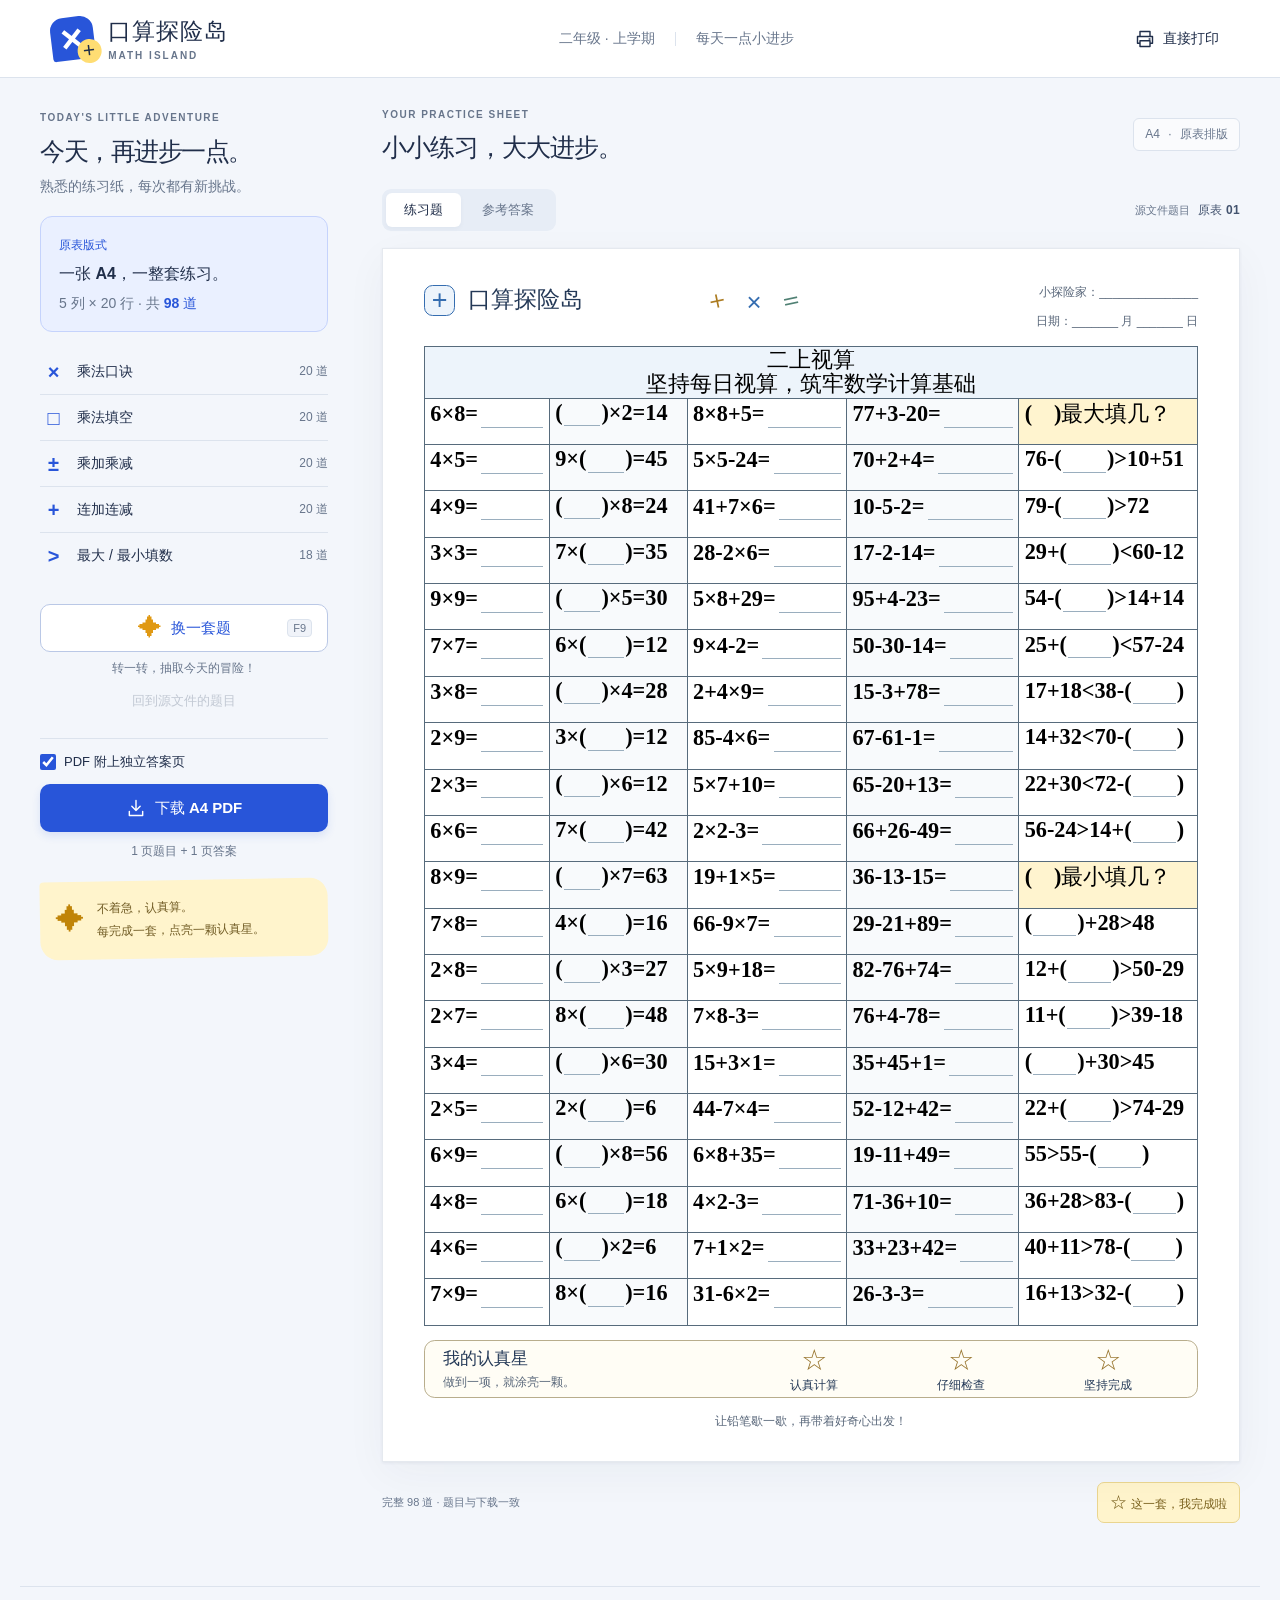
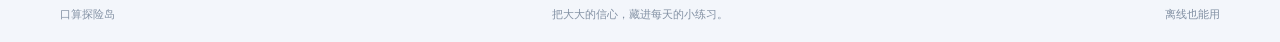
==== math-island/index.html @ 957262ee "Publish Math Island under its own subdirectory" ====
<!doctype html>
<html lang="zh-CN"><head><meta charset="UTF-8"><meta name="viewport" content="width=device-width, initial-scale=1"><meta name="theme-color" content="#2855d9"><meta name="description" content="保留原表五列二十行、98道题的二上视算练习，一键换题并导出A4 PDF。"><title>口算探险岛 · 二上视算</title><link rel="stylesheet" href="styles.css"></head>
<body>
<header class="topbar"><a class="brand" href="#" aria-label="口算探险岛首页"><span class="brand-mark" aria-hidden="true">×<i>+</i></span><span>口算探险岛<small>MATH ISLAND</small></span></a><div class="header-note">二年级 · 上学期<span class="divider"></span>每天一点小进步</div><button class="text-button" id="printButton"><svg viewBox="0 0 24 24" aria-hidden="true"><path d="M6 9V3h12v6M6 17H3V9h18v8h-3M6 14h12v7H6zM17 12h1"/></svg><span>直接打印</span></button></header>
<main class="workspace">
<aside class="controls" aria-label="练习设置"><div class="section-intro"><span class="eyebrow">TODAY'S LITTLE ADVENTURE</span><h1>今天，再进步一点。</h1><p>熟悉的练习纸，每次都有新挑战。</p></div>
<div class="source-summary"><span class="source-badge">原表版式</span><h2>一张 A4，一整套练习。</h2><p>5 列 × 20 行 · 共 <strong>98 道</strong></p></div>
<div class="source-types" aria-label="题型及题量"><div><span class="type-symbol">×</span><span>乘法口诀</span><strong>20 道</strong></div><div><span class="type-symbol">□</span><span>乘法填空</span><strong>20 道</strong></div><div><span class="type-symbol">±</span><span>乘加乘减</span><strong>20 道</strong></div><div><span class="type-symbol">+</span><span>连加连减</span><strong>20 道</strong></div><div><span class="type-symbol">&gt;</span><span>最大 / 最小填数</span><strong>18 道</strong></div></div>
<button id="shuffleButton" class="button shuffle-button" aria-haspopup="dialog" aria-controls="luckyDialog"><span class="shuffle-spark" aria-hidden="true">✦</span>换一套题<span class="keycap">F9</span></button><p class="spin-invitation">转一转，抽取今天的冒险！</p><button id="restoreButton" class="restore-button">回到源文件的题目</button>
<div class="export-block"><label class="answer-option"><input id="includeAnswers" type="checkbox" checked><span>PDF 附上独立答案页</span></label><button id="downloadButton" class="button primary-button"><svg viewBox="0 0 24 24" aria-hidden="true"><path d="M12 3v12m-5-5 5 5 5-5M4 16v5h16v-5"/></svg><span>下载 A4 PDF</span></button><p id="exportHint" class="field-note">1 页题目 + 1 页答案</p></div>
<div class="little-note"><span aria-hidden="true">✦</span><p>不着急，认真算。<br><strong>每完成一套，点亮一颗认真星。</strong></p></div></aside>
<section class="preview-area" aria-label="练习纸预览"><div class="preview-heading"><div><span class="eyebrow">YOUR PRACTICE SHEET</span><h2>小小练习，大大进步。</h2></div><span class="paper-format">A4 <span>·</span> 原表排版</span></div>
<div class="preview-toolbar"><div class="view-tabs" role="tablist" aria-label="预览内容"><button id="questionTab" role="tab" aria-selected="true" aria-controls="previewPanel" class="active">练习题</button><button id="answerTab" role="tab" aria-selected="false" aria-controls="previewPanel" tabindex="-1">参考答案</button></div><div class="edition"><span id="sourceStatus">源文件题目</span><strong id="editionId">原表 01</strong></div></div>
<p class="mobile-scroll-note">左右滑动查看完整五列，PDF 保持原表排版。</p>
<div id="previewPanel" role="tabpanel" aria-labelledby="questionTab" tabindex="0"><article class="paper source-paper" id="paper" aria-label="A4练习纸"></article></div>
<div class="preview-bottom"><span class="preview-note">完整 98 道 · 题目与下载一致</span><button id="completeButton" class="complete-button" aria-pressed="false"><span aria-hidden="true">☆</span>这一套，我完成啦</button></div><div id="rewardMessage" class="reward-message" aria-live="polite"></div></section></main>
<footer class="site-footer"><span>口算探险岛</span><p>把大大的信心，藏进每天的小练习。</p><span>离线也能用</span></footer><div id="toast" class="toast" role="status" aria-live="polite"></div><div id="printRoot" aria-hidden="true"></div><noscript>请启用浏览器 JavaScript，以生成习题和下载 PDF。</noscript>
<dialog id="luckyDialog" class="lucky-dialog" aria-labelledby="wheelTitle" aria-describedby="wheelSubtitle" data-phase="ready">
  <div class="spin-card">
    <div id="wheelConfetti" class="wheel-confetti" aria-hidden="true"></div>
    <header class="spin-header"><span class="spin-brand"><span aria-hidden="true">✦</span> 口算探险岛 <span class="spin-brand-separator">/</span> 幸运抽题站</span><div class="spin-header-actions"><button id="wheelSound" class="spin-sound" type="button" aria-pressed="false">音效：关</button><button id="wheelClose" class="spin-close" type="button" aria-label="关闭幸运转盘">×</button></div></header>
    <div class="spin-intro"><span class="spin-eyebrow">A LITTLE SPIN, A BIG ADVENTURE</span><h2 id="wheelTitle">转出今天的<span>奇妙冒险</span></h2><p id="wheelSubtitle">小手一点，看看幸运指针带你去哪一站！</p></div>
    <div class="spin-main">
      <div class="wheel-stage">
        <span class="stage-spark spark-one" aria-hidden="true">✦</span><span class="stage-spark spark-two" aria-hidden="true">✧</span><span class="stage-spark spark-three" aria-hidden="true">+</span>
        <span class="stage-sticker" aria-hidden="true">今天的好运<br><strong>正在转动！</strong></span>
        <div class="wheel-machine">
          <div class="wheel-rim"><div id="wheelLights" class="wheel-lights" aria-hidden="true"></div><div id="wheelRotor" class="wheel-rotor" aria-hidden="true"><div id="wheelLabels" class="wheel-labels"></div></div></div>
          <div class="wheel-pointer" aria-hidden="true"><span></span></div>
          <button id="wheelHub" class="wheel-hub" type="button" aria-label="转动幸运转盘"><span>GO!</span><small>转起来</small></button>
        </div>
        <div class="wheel-pedestal" aria-hidden="true"><span>LUCKY MATH CLUB</span><i>✦</i></div>
        <div class="wheel-status-wrap"><span class="status-star" aria-hidden="true">✦</span><p id="wheelStatus" role="status" aria-live="polite">8 个奇妙目的地，下一站会是哪里？</p></div>
      </div>
      <div class="spin-side">
        <div class="adventure-pass">
          <div class="pass-top"><span>你的冒险通行证</span><span aria-hidden="true">✦</span></div>
          <div class="pass-ready"><div class="pass-mystery" aria-hidden="true">?</div><h3>下一站，充满惊喜。</h3><p>让指针帮你选一个目的地，<br>再带上新题，快乐出发！</p></div>
          <div class="pass-result"><span class="pass-congrats">叮！你的冒险目的地是</span><span id="wheelResultIcon" class="pass-result-icon" aria-hidden="true">🌟</span><h3 id="wheelResultName"></h3><p id="wheelResultNote"></p></div>
          <div class="pass-tear" aria-hidden="true"></div><div class="pass-details"><span><b>98</b>道全新练习</span><span><b>5</b>种数学本领</span><span><b>A4</b>随时打印</span></div>
        </div>
        <button id="wheelAction" class="spin-action" type="button">转起来 <span aria-hidden="true">↗</span></button>
        <button id="wheelSkip" class="spin-skip" type="button">直接揭晓</button>
        <p class="spin-kind-note">每一站都有新题，每一次认真都值得鼓励。</p>
      </div>
    </div>
    <footer class="spin-footer"><span aria-hidden="true">✦</span><span>带上好奇心，今天也要闪闪发光。</span><span aria-hidden="true">✦</span></footer>
  </div>
</dialog>
<script src="engine.js"></script><script src="source-data.js"></script><script src="pdf.js"></script><script src="wheel.js"></script><script src="app.js"></script></body></html>
---- math-island/styles.css ----
:root{--ink:#202e4a;--muted:#67758b;--blue:#2855d9;--line:#dce3ed;--soft-blue:#edf2ff;--yellow:#ffdd73;--surface:#f3f6fb;--font:"Avenir Next","PingFang SC","Microsoft YaHei","Noto Sans CJK SC",sans-serif;font-family:var(--font);font-size:16px;color:var(--ink);background:var(--surface);font-synthesis:none}
*{box-sizing:border-box}body{margin:0}button,input{font:inherit}button{cursor:pointer}button:disabled{cursor:default;opacity:.35}button,a,input{ -webkit-tap-highlight-color:transparent }button:focus-visible,a:focus-visible,input:focus-visible,[tabindex]:focus-visible{outline:3px solid #7698ff;outline-offset:4px}button{color:inherit}svg{width:20px;height:20px;fill:none;stroke:currentColor;stroke-width:1.7;stroke-linecap:round;stroke-linejoin:round;flex:none}.topbar{height:94px;background:#fff;border-bottom:1px solid var(--line);display:flex;align-items:center;justify-content:space-between;padding:0 clamp(24px,4vw,64px);gap:24px}.brand{display:flex;align-items:center;gap:14px;color:var(--ink);text-decoration:none;font-weight:800;font-size:23px;white-space:nowrap;letter-spacing:.04em}.brand small{display:block;font-size:10px;letter-spacing:.2em;margin-top:3px;font-weight:700;color:var(--muted)}.brand-mark{position:relative;display:grid;place-items:center;background:var(--blue);color:white;width:43px;height:43px;border-radius:13px 13px 13px 3px;font-size:39px;line-height:1;transform:rotate(-7deg)}.brand-mark i{position:absolute;right:-6px;bottom:-5px;font-size:21px;font-style:normal;color:var(--ink);background:var(--yellow);width:24px;height:24px;text-align:center;border-radius:50%;font-weight:500}.header-note{display:flex;align-items:center;gap:9px;font-size:14px;color:var(--muted)}.grade-dot{height:7px;width:7px;border-radius:50%;background:var(--blue)}.divider{height:14px;width:1px;background:var(--line);margin:0 11px}.text-button{border:0;background:transparent;display:flex;gap:8px;align-items:center;font-size:14px;padding:10px}.text-button:hover{color:var(--blue)}.workspace{max-width:1320px;margin:0 auto;display:grid;grid-template-columns:288px minmax(0,1fr);gap:54px;padding:42px 40px 24px}.controls{padding-top:3px}.eyebrow{font-size:10px;font-weight:800;letter-spacing:.15em;color:var(--muted)}.section-intro h1{font-size:25px;letter-spacing:-.06em;margin:10px 0}.section-intro p{font-size:14px;color:var(--muted);margin:0 0 30px}fieldset{border:0;padding:0;margin:0 0 26px;min-width:0}legend{padding:0;margin-bottom:15px;font-size:15px;font-weight:700;display:flex;align-items:center;gap:8px;width:100%}.step{font-size:11px;color:var(--blue);font-weight:800;letter-spacing:.03em;background:#e5ecff;display:inline-grid;place-items:center;border-radius:50%;height:23px;width:23px;flex:none}.inline-button{margin-left:auto;background:none;border:0;color:var(--blue);font-size:12px;padding:3px 0}.type-option{display:flex;gap:12px;align-items:center;border:1px solid transparent;padding:11px 13px;margin-bottom:7px;border-radius:11px;cursor:pointer;transition:background .15s,border-color .15s;background:#fff}.type-option:has(input:checked){background:var(--soft-blue);border-color:#bacbfc}.type-symbol{width:33px;height:33px;display:grid;place-items:center;background:#fff;color:var(--blue);border-radius:8px;font-size:23px;line-height:1;font-weight:600}.type-info{flex:1}.type-info strong{font-size:14px;display:block}.type-info small{font-size:11px;display:block;margin-top:3px;color:var(--muted)}input[type=checkbox]{accent-color:var(--blue);width:16px;height:16px;flex:none;cursor:pointer}.type-option input{margin:0}.segmented{display:flex;background:#e9eef6;border:1px solid #e0e6ef;padding:4px;border-radius:10px;gap:4px}.segmented label{flex:1;cursor:pointer;position:relative}.segmented input{position:absolute;opacity:0;width:1px;height:1px}.segmented span{display:block;text-align:center;border-radius:7px;padding:9px 5px;font-size:19px;font-weight:700}.segmented small{font-weight:400;font-size:12px;margin-left:4px}.segmented input:checked+span{background:#fff;color:var(--blue);box-shadow:0 2px 5px #24385110}.segmented input:focus-visible+span{outline:3px solid #7698ff;outline-offset:2px}.field-note{color:var(--muted);font-size:12px;line-height:1.5;margin:10px 0 0}.custom-title{margin-top:-5px;margin-bottom:20px}.custom-title label{font-size:13px;color:var(--muted);display:block;margin-bottom:8px}.custom-title input{width:100%;border:1px solid var(--line);border-radius:8px;padding:10px 12px;background:white;color:var(--ink);font-size:14px}.button{width:100%;min-height:48px;display:flex;align-items:center;justify-content:center;gap:9px;border:0;border-radius:10px;font-weight:700;font-size:15px;transition:transform .15s,background .15s}.button:active{transform:translateY(1px)}.shuffle-button{border:1px solid #bac8e6;background:white;color:var(--blue);position:relative}.shuffle-button:hover{background:#edf2ff}.keycap{font-size:11px;background:#f0f3f9;border:1px solid var(--line);padding:2px 5px;border-radius:4px;position:absolute;right:15px;color:var(--muted);font-weight:400}.export-block{border-top:1px solid var(--line);margin-top:23px;padding-top:19px}.answer-option{display:flex;gap:8px;align-items:center;font-size:13px;margin-bottom:13px;cursor:pointer}.answer-option input{margin:0}.primary-button{background:var(--blue);color:#fff;box-shadow:0 4px 9px #2855d920}.primary-button:hover{background:#1d43b6}.export-block .field-note{text-align:center}.little-note{margin-top:28px;display:flex;gap:12px;align-items:center;padding:16px;border-radius:4px 18px 18px 18px;background:#fff4cc;transform:rotate(-1deg)}.little-note>span{font-size:29px;color:#c08408}.little-note p{font-size:12px;line-height:1.9;margin:0;color:#725d26}.little-note strong{font-weight:500}.preview-area{min-width:0}.preview-heading{display:flex;justify-content:space-between;align-items:center;margin-bottom:25px}.preview-heading h2{font-size:25px;font-weight:700;letter-spacing:-.04em;margin:9px 0 0}.paper-format{font-size:12px;border:1px solid var(--line);border-radius:6px;padding:7px 11px;color:var(--muted);white-space:nowrap;background:#fff9}.paper-format span{margin:0 5px}.preview-toolbar{display:flex;justify-content:space-between;align-items:center;margin-bottom:17px;gap:12px}.view-tabs{display:flex;background:#e7edf6;border-radius:9px;padding:4px;gap:3px}.view-tabs button{background:transparent;border:0;border-radius:6px;padding:8px 18px;font-size:13px;color:var(--muted)}.view-tabs button.active{background:white;color:var(--ink);font-weight:600;box-shadow:0 2px 5px #2438510a}.edition{font-size:11px;display:flex;gap:8px;align-items:center;color:var(--muted)}.edition strong{font-variant-numeric:tabular-nums;color:#43536e;letter-spacing:.03em;font-size:12px;font-weight:600}.paper{background:#fff;width:100%;aspect-ratio:210/297;padding:5.8% 6.8% 4.4%;box-shadow:0 12px 40px #2438510b,0 1px 3px #24385112;border:1px solid #e5e9ef;position:relative;display:flex;flex-direction:column;container-type:inline-size}.paper-topline{display:flex;align-items:center;justify-content:space-between;font-size:11px;color:var(--muted);margin-bottom:17px}.paper-tag{font-size:11px;background:#edf2ff;color:var(--blue);padding:5px 8px;border-radius:4px;letter-spacing:.02em}.paper-header h3{font-size:clamp(20px,3.9cqw,31px);font-weight:800;margin:0 0 9px;letter-spacing:.06em;overflow-wrap:anywhere}.paper-subtitle{font-size:11px;color:var(--muted);margin:0 0 19px;line-height:1.65}.student-info{display:flex;align-items:center;justify-content:space-between;font-size:11px;margin-bottom:18px;gap:10px;color:#526078}.student-info span{white-space:nowrap}.student-info i{display:inline-block;width:59px;border-bottom:1px solid #bcc5d3;margin-left:5px;vertical-align:baseline;font-style:normal}.paper-rule{height:2px;background:var(--ink);position:relative;margin-bottom:9px}.paper-rule:before{content:'';position:absolute;left:0;top:0;width:54px;height:2px;background:var(--blue)}.paper-grid{flex:1;display:grid;grid-template-columns:repeat(2,minmax(0,1fr));grid-template-rows:repeat(10,1fr);column-gap:7%;margin-top:1px}.question{border-bottom:1px dashed #e4e8ee;display:flex;align-items:center;gap:9px;min-height:0;padding:10px 0}.question:nth-last-child(-n+2){border-bottom:0}.question-number{font-size:11px;color:#8d99aa;align-self:center;min-width:19px;font-variant-numeric:tabular-nums}.question-main{min-width:0;width:100%}.question-hint{font-size:10px;color:#7b6540;display:block;line-height:1.3;margin-bottom:5px}.expression{font-family:"Avenir Next","Trebuchet MS","PingFang SC","Microsoft YaHei",sans-serif;font-size:clamp(13px,3.38cqw,23px);font-weight:500;white-space:nowrap;letter-spacing:.015em;font-variant-numeric:tabular-nums;line-height:1.4}.answer-slot{display:inline-block;min-width:1.5em;min-height:1em;vertical-align:baseline;border-bottom:1px solid #b4bfce;margin:0 .06em;text-align:center;line-height:1.2}.answer-slot.filled{color:var(--blue);border-color:#c4d1f6;font-weight:700}.answer-note{font-size:10px;color:var(--blue);margin-top:4px}.paper-footer{border-top:1px solid var(--ink);display:flex;align-items:center;justify-content:space-between;gap:8px;margin-top:16px;padding-top:14px;color:var(--muted);font-size:10px}.paper-footer-stars{color:#bc911f;letter-spacing:4px;font-size:17px;white-space:nowrap}.paper-footer strong{color:#495974;font-weight:500}.preview-bottom{display:flex;justify-content:space-between;align-items:center;gap:10px;margin-top:20px}.pagination{display:flex;gap:12px;align-items:center;font-size:12px;white-space:nowrap}.pagination button{width:30px;height:30px;border:1px solid var(--line);background:#fff;border-radius:7px}.preview-note{color:var(--muted);font-size:11px}.complete-button{background:#fff4cc;color:#79601d;border:1px solid #ead58f;border-radius:7px;font-size:12px;padding:8px 12px}.complete-button span{font-size:17px;margin-right:4px}.complete-button.done{background:#eaf4e9;color:#387144;border-color:#bfd6bc}.reward-message{font-size:13px;color:var(--blue);text-align:right;min-height:24px;padding-top:12px}.site-footer{border-top:1px solid var(--line);padding:20px 40px;max-width:1240px;margin:15px auto 0;display:flex;align-items:center;justify-content:space-between;gap:16px;font-size:11px;color:#8290a3}.site-footer p{margin:0}.site-footer>span:first-child{font-weight:700}.toast{position:fixed;left:50%;bottom:25px;transform:translate(-50%,16px);background:#253654;color:white;border-radius:10px;padding:13px 20px;font-size:14px;opacity:0;pointer-events:none;transition:opacity .18s,transform .18s;z-index:10;max-width:calc(100% - 32px);box-shadow:0 7px 30px #1c2e4420}.toast.visible{opacity:1;transform:translate(-50%,0)}#printRoot{display:none}.paper.fresh{animation:paper-in .25s ease-out}@keyframes paper-in{from{opacity:.6;transform:translateY(4px)}to{opacity:1;transform:translateY(0)}}
@media(min-width:1440px){.workspace{gap:66px;grid-template-columns:292px minmax(0,1fr)}}
@media(max-width:1100px){.workspace{padding:32px 24px;gap:28px;grid-template-columns:254px minmax(0,1fr)}.header-note{display:none}.preview-heading h2{font-size:22px}.preview-note{display:none}.expression{letter-spacing:0}.question{gap:4px}.question-number{min-width:16px}.paper-subtitle,.student-info{font-size:10px}.student-info i{width:40px}.paper-topline,.paper-tag{font-size:10px}}
@media(max-width:790px){.topbar{height:78px;padding:0 20px}.brand{font-size:20px}.brand-mark{width:36px;height:36px;font-size:33px}.brand small{font-size:9px}.workspace{display:block;padding:25px 20px}.controls{padding:0}.section-intro p{margin-bottom:20px}.section-intro h1{font-size:26px}.section-intro .eyebrow{display:none}#typeOptions{display:grid;grid-template-columns:repeat(2,minmax(0,1fr));gap:8px}.type-option{margin:0;padding:10px;gap:8px}.type-option:last-child{grid-column:1/-1}.type-info strong{font-size:13px}.type-info small{font-size:10px}.type-symbol{width:28px;height:28px;font-size:21px}.type-picker{margin-bottom:22px}.quantity-picker{margin-bottom:20px}.custom-title{display:flex;gap:14px;align-items:center}.custom-title label{white-space:nowrap;margin:0;font-size:13px}.custom-title input{min-width:0}.export-block{padding-top:15px;margin-top:17px}.little-note{display:none}.preview-area{margin-top:35px}.preview-heading h2{font-size:22px}.preview-heading{margin-bottom:20px}.paper-format{font-size:11px}.preview-heading .eyebrow{font-size:9px}.paper{padding:6.5% 5.2% 5%;min-height:0}.paper-topline{margin-bottom:12px}.paper-header h3{font-size:clamp(19px,4.1cqw,28px);margin-bottom:7px}.paper-subtitle{font-size:clamp(8px,1.8cqw,11px);margin-bottom:12px}.student-info{font-size:clamp(8px,1.8cqw,11px);gap:5px;margin-bottom:12px}.student-info i{width:clamp(25px,9cqw,50px)}.paper-grid{column-gap:4%}.question{gap:4px;padding:7px 0}.question-number{font-size:clamp(8px,1.8cqw,11px);min-width:13px}.question-hint{font-size:clamp(8px,1.8cqw,10px);margin-bottom:3px}.expression{font-size:clamp(12px,3.35cqw,23px)}.paper-tag,.paper-topline{font-size:clamp(8px,1.9cqw,11px)}.paper-tag{padding:4px 6px}.paper-footer{margin-top:10px;padding-top:10px;font-size:clamp(7px,1.7cqw,10px)}.paper-footer-stars{font-size:12px;letter-spacing:2px}.edition{font-size:10px;gap:5px}.edition strong{font-size:10px}.edition>span{display:none}.view-tabs button{padding:7px 13px;font-size:12px}.complete-button{font-size:11px;padding:7px 8px}.preview-bottom{margin-top:15px}.site-footer{padding:18px 20px;margin-top:0;font-size:10px}.site-footer p{display:none}.answer-note{font-size:8px}}
@media screen and (max-width:790px){.paper{aspect-ratio:auto}.paper-grid{flex:none;grid-template-rows:repeat(10,minmax(56px,auto))}.type-info small{font-size:11px;line-height:1.5}.type-info strong{font-size:14px}.paper-footer{margin-top:18px}}
@media screen and (max-width:480px){.paper{padding:24px 20px}.paper-grid{grid-template-columns:1fr;grid-template-rows:repeat(20,minmax(58px,auto))}.expression{font-size:20px}.question{gap:12px;padding:10px 0}.question-number{font-size:11px;min-width:20px}.question-hint{font-size:11px;margin-bottom:4px}.question:nth-last-child(2){border-bottom:1px dashed #e4e8ee}.paper-header h3{font-size:22px;letter-spacing:.015em}.paper-topline,.paper-tag{font-size:9px}.paper-subtitle{font-size:10px}.student-info{font-size:10px;flex-wrap:wrap;row-gap:10px}.student-info i{width:32px}.paper-footer{font-size:9px;flex-wrap:wrap}.preview-heading h2{font-size:21px}.type-option{gap:6px;padding:9px 8px}.type-symbol{width:24px;height:24px}.type-info small{font-size:10px}.topbar{gap:12px}.text-button{font-size:12px;padding:8px 0}.brand{font-size:18px;gap:10px}.preview-bottom{flex-wrap:wrap}.section-intro h1{font-size:24px}}
@media screen and (min-width:791px) and (max-height:950px){.topbar{height:78px}.workspace{padding-top:26px}.section-intro p{margin-bottom:20px}.type-option{padding:8px 10px;margin-bottom:5px}.type-info small{margin-top:2px}.type-symbol{height:29px;width:29px}fieldset{margin-bottom:19px}legend{margin-bottom:12px}.custom-title{margin-bottom:15px}.export-block{margin-top:16px;padding-top:14px}.little-note{margin-top:20px}}
@media(prefers-reduced-motion:reduce){*,*:before,*:after{animation:none!important;transition:none!important;scroll-behavior:auto!important}}
.source-summary{background:#eaf0ff;border:1px solid #c5d3fc;border-radius:12px;padding:18px;margin-bottom:17px}.source-badge{color:var(--blue);font-size:12px;font-weight:700}.source-summary h2{font-size:16px;margin:10px 0}.source-summary p{margin:0;font-size:14px;color:var(--muted)}.source-summary p strong{color:var(--blue)}.source-types{margin:15px 0 26px}.source-types>div{display:flex;align-items:center;gap:10px;padding:9px 0;font-size:14px;border-bottom:1px solid var(--line)}.source-types>div:last-child{border:0}.source-types .type-symbol{width:27px;height:27px;font-size:20px;background:transparent}.source-types strong{font-size:12px;font-weight:500;color:var(--muted);margin-left:auto}.restore-button{display:block;border:0;background:none;color:var(--blue);font-size:13px;padding:12px;margin:3px auto 0}.restore-button:disabled{color:var(--muted)}.mobile-scroll-note{display:none}.source-paper{padding:12.09% 9.07% 18.1%;aspect-ratio:210/297;display:block;container-type:inline-size}.source-table{font-family:"Songti SC",SimSun,"Noto Serif CJK SC",serif;border-collapse:collapse;table-layout:fixed;width:100%;color:#000;background:white;font-size:3.176cqw;font-weight:700}.source-table th{border:1px solid #000;font-weight:700;text-align:center;vertical-align:middle;height:8.536cqw;line-height:1.27;padding:0;white-space:nowrap}.source-table td{border:1px solid #000;vertical-align:top;text-align:left;height:6.352cqw;padding:.15cqw .25cqw 0;white-space:pre;font-weight:700;line-height:1.15}.answers-table th,.answers-table td{font-weight:400}.answers-table td{vertical-align:middle;text-align:center}.answers-table td:nth-child(3){font-size:2.78cqw}.preview-bottom{justify-content:space-between}.preview-bottom .preview-note{display:inline}.source-paper .instruction-cell{font-size:3.176cqw}
@media screen and (max-width:1100px){.source-paper{min-width:700px}#previewPanel{overflow-x:auto;overscroll-behavior-x:contain;scrollbar-width:thin;padding-bottom:10px}.mobile-scroll-note{display:block;color:var(--muted);font-size:12px;margin:0 0 12px}.preview-bottom .preview-note{font-size:11px}}
@media screen and (max-width:790px){.source-paper{padding:84.63px 63.49px 126.7px;aspect-ratio:210/297;min-width:700px}.source-types{display:grid;grid-template-columns:1fr 1fr;gap:0 18px;margin:10px 0 20px}.source-types>div:last-child{grid-column:1/-1}.source-summary{margin-bottom:10px}.source-summary h2{font-size:18px}.source-summary p{font-size:14px}.source-types>div{font-size:13px}.preview-area{margin-top:28px}.source-types strong{font-size:11px}.source-paper .source-table{font-size:18.2px}.source-paper .source-table th{height:48.96px}.source-paper .source-table td{height:36.44px;padding:1px 1.4px 0}.source-paper .instruction-cell{font-size:18.2px}.source-paper .answers-table td:nth-child(3){font-size:15.93px}}
@page{size:A4 portrait;margin:0}
@media print{body{background:#fff}body>*:not(#printRoot){display:none!important}#printRoot{display:block!important}#printRoot .paper{width:210mm;height:297mm;aspect-ratio:auto;padding:15mm;box-shadow:none;border:0;break-after:page;page-break-after:always;container-type:normal;-webkit-print-color-adjust:exact;print-color-adjust:exact}#printRoot .paper:last-child{break-after:auto;page-break-after:auto}#printRoot .paper-header h3{font-size:22pt}#printRoot .expression{font-size:16pt}#printRoot .question-hint{font-size:8pt}#printRoot .question-number{font-size:8pt}#printRoot .paper-subtitle,#printRoot .student-info,#printRoot .paper-topline,#printRoot .paper-tag{font-size:9pt}#printRoot .paper-footer{font-size:8pt}#printRoot .student-info i{width:20mm}#printRoot .question{padding:0}#printRoot .paper-grid{grid-template-rows:repeat(10,1fr)}}
@media print{#printRoot .source-paper{padding:25.4mm 19.05mm;display:block;min-width:0}#printRoot .source-table{font-size:15.48pt;width:100%;font-family:"Songti SC",SimSun,"Noto Serif CJK SC",serif}#printRoot .source-table th{height:14.684mm;padding:0}#printRoot .source-table td{height:10.929mm;padding:.25mm .53mm 0}#printRoot .instruction-cell{font-size:15.48pt}#printRoot .answers-table td:nth-child(3){font-size:13.545pt}}

/* Decorations occupy the original page margins; table geometry stays unchanged. */
.adventure-banner,.adventure-meta,.adventure-reward,.adventure-footnote{position:absolute;left:9.07%;right:9.07%;font-family:var(--font);color:#243957}
.adventure-banner{top:2.94%;display:flex;align-items:center;height:2.59%;gap:2cqw;white-space:nowrap}
.adventure-brand{display:flex;align-items:center;gap:1.85cqw;font-size:3.23cqw;font-weight:700;line-height:1}
.adventure-brand>span{display:grid;place-items:center;width:4.46cqw;height:4.46cqw;font-size:3.85cqw;line-height:1;border:1px solid #356db0;border-radius:1.23cqw;color:#356db0;background:#edf4fb;font-weight:500}
.adventure-maths{position:absolute;left:40%;display:flex;align-items:center;gap:2.3cqw;font-size:3.7cqw;font-weight:500;line-height:1}
.adventure-maths span:nth-child(1){color:#ac7c22;transform:rotate(-12deg)}.adventure-maths span:nth-child(2){color:#356db0;transform:translateY(.4cqw)}.adventure-maths span:nth-child(3){color:#508174;transform:rotate(-12deg)}
.adventure-meta{top:3.1%;left:auto;display:flex;flex-direction:column;align-items:flex-end;gap:2.3cqw;font-size:1.69cqw;color:#59677a;line-height:1.1;white-space:nowrap}
.source-table th{background:#edf4fb}.source-table th,.source-table td{border-color:#576b7c}.source-table:not(.answers-table) td:nth-child(2),.source-table:not(.answers-table) td:nth-child(4){background:#f8fafc}.source-table:not(.answers-table) .instruction-cell{background:#fff4cf}.answers-table th{background:#eef6f2}
.adventure-reward{top:89%;height:5.97%;display:grid;grid-template-columns:40% repeat(3,1fr);align-items:center;border:1px solid #b8ad8c;border-radius:1.54cqw;background:#fffdf5;padding:0 2.6cqw;gap:1cqw}
.reward-label{display:flex;flex-direction:column;gap:1cqw;white-space:nowrap}.reward-label strong{font-size:2.46cqw;font-weight:700;line-height:1.1}.reward-label>span{font-size:1.69cqw;color:#59677a;line-height:1.2}
.reward-step{display:flex;flex-direction:column;align-items:center;gap:.8cqw;font-size:1.69cqw;line-height:1.1;white-space:nowrap}.coloring-star{font-size:4.5cqw;color:#96722a;line-height:1;font-family:"Arial Unicode MS","DejaVu Sans",sans-serif}
.adventure-footnote{bottom:2.8%;text-align:center;font-size:1.69cqw;line-height:1.3;color:#59677a}
@media print{#printRoot .source-paper{container-type:inline-size}.adventure-banner,.adventure-meta,.adventure-reward,.adventure-footnote{break-inside:avoid}}

/* A4 geometry in PDF coordinates. cqw refers to the entire paper, including its margins. */
.source-paper,#printRoot .source-paper{--sheet-unit:calc(100cqw / 794);padding:0;aspect-ratio:794/1123;display:block;position:relative;container-type:inline-size}
.source-paper .source-table,#printRoot .source-table{position:absolute;left:calc(38 * var(--sheet-unit));top:calc(90 * var(--sheet-unit));width:calc(718 * var(--sheet-unit));margin:0;font-size:calc(20.646442 * var(--sheet-unit))}
.source-paper .source-table th,#printRoot .source-table th{height:calc(48 * var(--sheet-unit));padding:0;line-height:1.1}
.source-paper .source-table td,#printRoot .source-table td{height:calc(43 * var(--sheet-unit));padding:calc(2 * var(--sheet-unit)) calc(5 * var(--sheet-unit)) 0;vertical-align:top;line-height:1.2;white-space:nowrap}
.source-paper .instruction-cell,#printRoot .instruction-cell{font-size:inherit}
.source-paper .answers-table td,#printRoot .answers-table td{padding-top:0;vertical-align:middle}
.source-paper .answers-table td:nth-child(3),#printRoot .answers-table td:nth-child(3){font-size:calc(18.065637 * var(--sheet-unit))}
.writing-formula{display:flex;align-items:baseline;width:100%;gap:calc(3 * var(--sheet-unit));white-space:nowrap}
.given-expression{flex:0 0 auto}
.result-writing-slot{flex:1 0 calc(45 * var(--sheet-unit));min-width:calc(45 * var(--sheet-unit));height:calc(24.77573 * var(--sheet-unit));border-bottom:calc(.7 * var(--sheet-unit)) solid #9aaebe;line-height:1.2}
.fill-formula{display:block;line-height:1.1;white-space:nowrap}
.handwriting-gap{display:inline-block;width:calc(34 * var(--sheet-unit));margin:0 calc(1 * var(--sheet-unit));border-bottom:calc(.7 * var(--sheet-unit)) solid #9aaebe;line-height:inherit}
.handwriting-gap.wide-gap{width:calc(40 * var(--sheet-unit))}
.adventure-banner,.adventure-meta,.adventure-reward,.adventure-footnote{left:calc(38 * var(--sheet-unit));right:calc(38 * var(--sheet-unit))}
.adventure-banner{top:calc(33 * var(--sheet-unit));height:calc(29 * var(--sheet-unit));gap:calc(13 * var(--sheet-unit))}
.adventure-brand{gap:calc(12 * var(--sheet-unit));font-size:calc(21 * var(--sheet-unit))}
.adventure-brand>span{width:calc(29 * var(--sheet-unit));height:calc(29 * var(--sheet-unit));font-size:calc(25 * var(--sheet-unit));border-radius:calc(8 * var(--sheet-unit))}
.adventure-maths{left:calc(260 * var(--sheet-unit));gap:calc(15 * var(--sheet-unit));font-size:calc(24 * var(--sheet-unit))}
.adventure-meta{left:auto;top:calc(34 * var(--sheet-unit));gap:calc(15 * var(--sheet-unit));font-size:calc(11 * var(--sheet-unit))}
.adventure-reward{top:calc(1012 * var(--sheet-unit));height:calc(54 * var(--sheet-unit));padding:0 calc(17 * var(--sheet-unit));gap:calc(6 * var(--sheet-unit));border-radius:calc(10 * var(--sheet-unit))}
.reward-label{gap:calc(7 * var(--sheet-unit))}.reward-label strong{font-size:calc(16 * var(--sheet-unit))}.reward-label>span,.reward-step{font-size:calc(11 * var(--sheet-unit))}.reward-step{gap:calc(4 * var(--sheet-unit))}.coloring-star{font-size:calc(27 * var(--sheet-unit))}
.adventure-footnote{top:calc(1081 * var(--sheet-unit));bottom:auto;font-size:calc(11 * var(--sheet-unit))}

/* The lucky wheel is a screen-only interaction; worksheet printing stays separate. */
.shuffle-spark{font-size:24px;line-height:1;color:#e09913}.spin-invitation{text-align:center;margin:8px 0 0;font-size:12px;color:var(--muted)}
body:has(.lucky-dialog[open]){overflow:hidden}
.lucky-dialog{--wheel-ink:#26345e;--wheel-coral:#f15e61;--wheel-gold:#ffcc55;color:var(--wheel-ink);padding:0;border:0;border-radius:28px;width:min(1060px,calc(100vw - 40px));max-width:none;max-height:calc(100dvh - 32px);background:#fffaf0;overflow:auto;box-shadow:0 28px 100px #09193780;font-family:var(--font);scrollbar-width:thin;overscroll-behavior:contain}
.lucky-dialog:not([open]){display:none}.lucky-dialog::backdrop{background:#122341bf;backdrop-filter:blur(9px)}
.spin-card{position:relative;isolation:isolate;overflow:hidden;background:radial-gradient(ellipse at 10% 60%,#e4f6f7 0,transparent 52%),radial-gradient(ellipse at 92% 12%,#fff0c4 0,transparent 44%),#fffaf0}
.spin-header{position:relative;z-index:3;display:flex;align-items:center;justify-content:space-between;gap:20px;padding:20px 26px 0}.spin-brand{font-size:13px;font-weight:700;letter-spacing:.04em;white-space:nowrap}.spin-brand>span:first-child{color:var(--wheel-coral);font-size:21px;vertical-align:middle;margin-right:4px}.spin-brand-separator{padding:0 8px;color:#b7ab91;font-weight:400}.spin-header-actions{display:flex;align-items:center;gap:10px}.spin-sound{border:1px solid #dedaca;background:#fff9;padding:8px 11px;border-radius:20px;font-size:12px;white-space:nowrap}.spin-sound[aria-pressed=true]{background:#e4f4ec;color:#237457;border-color:#b3d8c3}.spin-close{width:34px;height:34px;border:1px solid #dedaca;background:#fff9;border-radius:50%;font-size:25px;line-height:1}.spin-close:hover{background:#fff0e8}
.spin-intro{text-align:center;padding:13px 25px 6px}.spin-eyebrow{font-size:10px;font-weight:800;letter-spacing:.2em;color:#9a7f4a}.spin-intro h2{font-size:clamp(25px,3.3vw,39px);font-weight:850;letter-spacing:-.04em;margin:9px 0 10px;line-height:1.25}.spin-intro h2 span{position:relative;z-index:0;color:#2b61c0}.spin-intro h2 span:after{content:"";position:absolute;z-index:-1;left:0;right:0;height:9px;bottom:1px;background:#ffda77;transform:rotate(-2deg);border-radius:3px}.spin-intro p{font-size:14px;color:#697188;margin:0;line-height:1.6}
.spin-main{display:grid;grid-template-columns:minmax(0,1.2fr) minmax(0,.8fr);align-items:center;gap:34px;padding:27px 56px 20px}.wheel-stage{position:relative;min-width:0;padding-top:9px}.wheel-machine{width:100%;max-width:440px;aspect-ratio:1;position:relative;margin:0 auto;z-index:2;filter:drop-shadow(0 14px 0 #263c7720)}.wheel-rim{position:absolute;inset:0;border-radius:50%;background:#2857ad;border:3px solid #1c428b;box-shadow:0 0 0 7px #fffdf6,0 0 0 10px #c4d8e9,inset 0 0 0 3px #6690d1}.wheel-rotor{position:absolute;inset:24px;border-radius:50%;border:5px solid #fffaf0;box-shadow:0 0 0 2px #224a94;will-change:transform;overflow:hidden;transform:rotate(0deg)}.wheel-rotor:before{content:"";position:absolute;inset:0;border-radius:50%;background:repeating-conic-gradient(from -22.5deg,transparent 0deg 44.6deg,#fff7e699 44.6deg 45deg);z-index:1;pointer-events:none}.wheel-rotor:after{content:"";position:absolute;inset:7px;border:1px dashed #ffffffb3;border-radius:50%;pointer-events:none;z-index:1}
.wheel-labels{position:absolute;inset:0}.wheel-segment{position:absolute;left:50%;top:50%;width:31%;height:45%;margin-left:-15.5%;margin-top:-45%;display:flex;flex-direction:column;align-items:center;justify-content:flex-start;padding-top:10%;gap:5px;transform:rotate(var(--sector-angle));transform-origin:50% 100%;line-height:1;z-index:2;white-space:nowrap}.wheel-emoji{font-size:clamp(25px,3vw,38px);line-height:1.1;filter:drop-shadow(0 2px 0 #fff8)}.wheel-sector-name{font-size:15px;font-weight:800;letter-spacing:.05em;color:#26345e}
.wheel-lights{position:absolute;inset:0;z-index:3;pointer-events:none}.wheel-lights i{position:absolute;left:50%;top:50%;width:10px;height:10px;margin:-5px;border-radius:50%;background:#fff5b5;box-shadow:0 0 5px #ffd25c;transform:rotate(var(--bulb-angle)) translateY(calc(var(--bulb-radius,200px) * -1))}.wheel-lights{--bulb-radius:calc((min(440px, (1060px - 146px) * .6) - 27px) / 2)}
.wheel-pointer{position:absolute;width:49px;height:65px;left:50%;top:-23px;transform:translateX(-50%);z-index:6;filter:drop-shadow(0 3px 0 #7e233640);transform-origin:50% 7px}.wheel-pointer:before{content:"";position:absolute;left:3px;right:3px;top:4px;height:58px;clip-path:polygon(12% 0,88% 0,100% 40%,50% 100%,0 40%);background:#fffaf0}.wheel-pointer span{position:absolute;inset:9px 9px 10px;clip-path:polygon(12% 0,88% 0,100% 40%,50% 100%,0 40%);background:#fa6468}
.wheel-hub{position:absolute;left:50%;top:50%;transform:translate(-50%,-50%);width:98px;height:98px;border-radius:50%;background:#fff8e1;color:#273a69;border:6px solid #fff;box-shadow:0 6px 0 #21428545,0 0 0 2px #ded4af;z-index:5;display:flex;flex-direction:column;align-items:center;justify-content:center;gap:4px;transition:filter .15s}.wheel-hub:hover{filter:brightness(1.06)}.wheel-hub span{font-size:30px;font-weight:900;letter-spacing:-.03em;line-height:1}.wheel-hub small{font-size:12px;font-weight:700}.wheel-hub:disabled{opacity:1;cursor:default}
.wheel-pedestal{position:relative;width:54%;height:50px;margin:-6px auto 0;background:#2857ad;border:2px solid #1c428b;border-radius:0 0 20px 20px;display:flex;align-items:center;justify-content:center;gap:9px;color:#fff2ae;font-size:9px;font-weight:800;letter-spacing:.13em;box-shadow:0 5px 0 #d8e7e9;z-index:1;padding-top:8px}.wheel-pedestal i{font-size:18px;font-style:normal}.wheel-status-wrap{display:flex;gap:7px;align-items:center;justify-content:center;margin:19px 0 0;min-height:36px}.status-star{font-size:18px;color:#cb8d2b}.wheel-status-wrap p{font-size:13px;line-height:1.5;margin:0;color:#576c88;text-align:center}.stage-spark{position:absolute;z-index:3;pointer-events:none}.spark-one{left:-24px;top:8%;font-size:39px;color:#f7b741;transform:rotate(14deg)}.spark-two{right:-10px;top:3%;font-size:29px;color:#db728c}.spark-three{right:-22px;bottom:29%;font-size:37px;color:#6ba4d6;transform:rotate(13deg)}.stage-sticker{position:absolute;bottom:24%;left:-38px;padding:11px 15px;background:#ffda73;border:3px solid #fff8e7;box-shadow:0 3px 0 #ad854226;border-radius:10px 17px 12px 6px;transform:rotate(-12deg);font-size:11px;line-height:1.6;z-index:4;color:#72521e}.stage-sticker strong{font-size:13px}
.spin-side{padding:0 0 8px;position:relative;z-index:3}.adventure-pass{background:#fff;border:2px solid #eadfc9;border-radius:16px;position:relative;box-shadow:6px 7px 0 #efe7d4;transform:rotate(1deg)}.pass-top{display:flex;align-items:center;justify-content:space-between;padding:14px 18px;border-bottom:1px solid #eee5d6;font-size:12px;letter-spacing:.12em;font-weight:700;color:#85714b}.pass-top>span:last-child{font-size:20px;color:#d6ab49}.pass-ready,.pass-result{text-align:center;padding:20px 15px 18px;min-height:208px;display:flex;flex-direction:column;align-items:center;justify-content:center}.pass-mystery{height:71px;width:71px;background:#fff2c2;border:1px dashed #d9b344;border-radius:50%;display:grid;place-items:center;font-size:43px;font-weight:800;color:#bd842b;transform:rotate(-10deg);margin-bottom:11px}.pass-ready h3,.pass-result h3{font-size:21px;margin:0 0 9px;letter-spacing:-.02em}.pass-ready p,.pass-result p{font-size:13px;color:#758094;line-height:1.7;margin:0}.pass-result{display:none}.pass-congrats{font-size:12px;color:#947745;letter-spacing:.04em}.pass-result-icon{font-size:61px;margin:8px 0 4px;line-height:1.25}.pass-result h3{font-size:29px;color:#295baf}.pass-result p{max-width:240px}.pass-tear{position:relative;border-top:2px dashed #e4dac6;margin:0 10px}.pass-tear:before,.pass-tear:after{content:"";position:absolute;top:-8px;width:14px;height:14px;background:#fffaf0;border-radius:50%;border:2px solid #eadfc9}.pass-tear:before{left:-19px}.pass-tear:after{right:-19px}.pass-details{display:flex;justify-content:space-between;text-align:center;padding:15px 12px 17px;gap:4px}.pass-details>span{font-size:10px;color:#7f8796;display:flex;flex-direction:column;gap:5px;flex:1}.pass-details b{font-size:23px;color:#374969;line-height:1.15;font-family:"Avenir Next",sans-serif;font-weight:800}.spin-action{display:flex;align-items:center;justify-content:center;gap:15px;min-height:55px;width:100%;margin-top:25px;background:#f36666;color:#fff;border:2px solid #d74c55;border-radius:14px;font-size:20px;font-weight:800;box-shadow:0 5px 0 #d04f52,0 9px 15px #c6525220;transition:background .15s,translate .15s}.spin-action span{font-size:24px}.spin-action:hover{background:#ef535e}.spin-action:active{translate:0 3px;box-shadow:0 2px 0 #d04f52}.spin-action:disabled{opacity:1;background:#e58b81;border-color:#d67771;box-shadow:0 4px 0 #c9736e;color:#fffaf0}.spin-skip{display:block;margin:13px auto 0;border:0;background:transparent;padding:8px 16px;color:#7f735c;text-decoration:underline;text-decoration-color:#d4c4a5;text-underline-offset:4px;font-size:12px}.spin-kind-note{text-align:center;color:#929181;font-size:11px;line-height:1.6;margin:9px 0 0}.spin-footer{position:relative;z-index:3;display:flex;justify-content:center;align-items:center;gap:13px;padding:15px 20px;background:#f5efd9;border-top:1px solid #eae0c4;font-size:12px;color:#8d7c53}.spin-footer>span:first-child,.spin-footer>span:last-child{color:#d4b25b}
.wheel-confetti{position:absolute;inset:0;overflow:hidden;pointer-events:none;z-index:10}.wheel-confetti-piece{position:absolute;left:var(--x,50%);top:-18px;width:9px;height:15px;border-radius:2px;background:var(--color,#ffc857);animation:wheel-confetti-fall 1.9s cubic-bezier(.12,.53,.5,1) var(--delay,0s) both;transform:rotate(var(--turn,20deg))}.wheel-confetti-piece:nth-child(3n){height:9px;border-radius:50%}.wheel-confetti-piece:nth-child(4n){height:17px;width:5px}@keyframes wheel-confetti-fall{0%{opacity:0;transform:translate3d(0,-20px,0) rotate(0deg)}8%{opacity:1}100%{opacity:0;transform:translate3d(var(--drift,80px),850px,0) rotate(var(--turn,420deg))}}
.lucky-dialog[open] .spin-card{animation:spin-card-arrive .32s cubic-bezier(.16,1,.3,1)}@keyframes spin-card-arrive{from{opacity:0;transform:translateY(18px) scale(.97)}to{opacity:1;transform:translateY(0) scale(1)}}
.lucky-dialog[data-phase=spinning] .wheel-lights i{animation:wheel-light .5s ease-in-out infinite alternate}.lucky-dialog[data-phase=spinning] .wheel-lights i:nth-child(even){animation-delay:.25s}.lucky-dialog[data-phase=spinning] .wheel-pointer{animation:wheel-tick .14s ease-in-out infinite alternate}.lucky-dialog[data-phase=spinning] .pass-mystery{animation:mystery-float 1.2s ease-in-out infinite alternate}.lucky-dialog[data-phase=revealed] .pass-ready{display:none}.lucky-dialog[data-phase=revealed] .pass-result{display:flex;animation:spin-card-arrive .4s ease-out}.lucky-dialog[data-phase=revealed] .adventure-pass{border-color:#e5bb59;box-shadow:6px 7px 0 #f4db8d;transform:rotate(-1deg)}.lucky-dialog[data-phase=revealed] .spin-action{background:#285dbd;border-color:#224b95;box-shadow:0 5px 0 #193f88}.lucky-dialog[data-phase=revealed] .wheel-hub{background:#fff0b1}.lucky-dialog[data-phase=revealed] .wheel-lights i{background:#fff2a1;box-shadow:0 0 8px #ffe486}.lucky-dialog[data-phase=error] .wheel-status-wrap p{color:#ae394a}
@keyframes wheel-light{to{background:#fffdf1;box-shadow:0 0 9px #ffe280}}@keyframes wheel-tick{to{transform:translateX(-50%) rotate(-8deg)}}@keyframes mystery-float{to{transform:translateY(-5px) rotate(7deg)}}
@media screen and (max-width:900px){.spin-main{padding:28px 35px 18px;gap:28px}.wheel-machine{max-width:370px}.wheel-rotor{inset:21px}.wheel-hub{width:82px;height:82px}.wheel-hub span{font-size:26px}.wheel-emoji{font-size:29px}.wheel-sector-name{font-size:13px}.stage-sticker{left:-15px;bottom:24%;font-size:10px;padding:8px 10px}.stage-sticker strong{font-size:11px}.pass-ready,.pass-result{min-height:193px}.pass-ready h3{font-size:18px}.pass-ready p,.pass-result p{font-size:12px}.spin-action{font-size:18px}.spark-one{left:-16px}.spark-three{right:-12px}}
@media screen and (max-width:660px){.lucky-dialog{width:calc(100vw - 16px);max-height:calc(100dvh - 16px);border-radius:21px}.spin-header{padding:14px 15px 0;gap:6px}.spin-brand{font-size:11px;letter-spacing:0}.spin-brand-separator{padding:0 3px}.spin-header-actions{gap:6px}.spin-sound{font-size:10px;padding:7px}.spin-close{height:31px;width:31px}.spin-intro{padding:12px 18px 4px}.spin-eyebrow{font-size:8px;letter-spacing:.13em}.spin-intro h2{font-size:27px;margin:8px 0}.spin-intro p{font-size:12px}.spin-main{display:flex;flex-direction:column;padding:21px 22px 12px;gap:12px}.wheel-stage{width:100%;padding-top:0}.wheel-machine{width:min(310px,78vw);margin:0 auto}.wheel-rim{box-shadow:0 0 0 5px #fffdf6,0 0 0 7px #c4d8e9}.wheel-rotor{inset:18px;border-width:3px}.wheel-lights i{width:7px;height:7px;margin:-3.5px}.wheel-pointer{width:42px;height:57px;top:-23px}.wheel-hub{width:72px;height:72px;border-width:5px}.wheel-hub span{font-size:25px}.wheel-hub small{font-size:10px}.wheel-emoji{font-size:26px}.wheel-sector-name{font-size:11px}.wheel-segment{gap:4px;padding-top:9%}.wheel-pedestal{height:35px;width:47%;font-size:7px;letter-spacing:.09em}.wheel-pedestal i{font-size:14px}.wheel-status-wrap{margin-top:10px;min-height:28px}.wheel-status-wrap p{font-size:11px}.stage-sticker{left:-5px;bottom:21%;padding:6px 8px;font-size:8px;border-width:2px}.stage-sticker strong{font-size:10px}.spark-one{left:0;top:5%;font-size:24px}.spark-two{right:2px;font-size:24px}.spark-three{right:0;bottom:26%;font-size:24px}.spin-side{width:100%;max-width:365px;padding:0}.adventure-pass{border-radius:12px;transform:none;box-shadow:3px 4px 0 #efe7d4}.pass-top{padding:9px 13px;font-size:10px}.pass-ready{padding:12px 16px;min-height:0;display:grid;grid-template-columns:45px 1fr;text-align:left;column-gap:13px}.pass-mystery{width:43px;height:43px;font-size:29px;grid-row:1/3;margin:0}.pass-ready h3{font-size:15px;margin:0 0 4px}.pass-ready p{font-size:11px;line-height:1.6}.pass-ready p br{display:none}.pass-details{padding:10px 9px 11px}.pass-details b{font-size:18px}.pass-details>span{font-size:9px;gap:3px}.pass-result{min-height:0;padding:11px 16px;display:none;grid-template-columns:55px 1fr;text-align:left;column-gap:10px;align-items:center}.pass-congrats{font-size:10px;grid-column:2}.pass-result-icon{font-size:44px;grid-row:1/4;margin:0}.pass-result h3{font-size:24px;margin:4px 0}.pass-result p{font-size:11px;max-width:none;line-height:1.5}.lucky-dialog[data-phase=revealed] .pass-result{display:grid}.spin-action{min-height:48px;margin-top:16px;font-size:18px}.spin-skip{margin-top:9px;padding:6px 14px;font-size:11px}.spin-kind-note{font-size:9px;margin:7px 0 0}.spin-footer{padding:11px 15px;font-size:10px}.lucky-dialog[data-phase=revealed] .adventure-pass{transform:none}}
@media screen and (max-height:800px) and (min-width:661px){.spin-header{padding-top:13px}.spin-intro{padding-top:7px}.spin-main{padding-top:20px;padding-bottom:10px}.wheel-machine{max-width:360px}.wheel-status-wrap{margin-top:12px}.spin-intro h2{font-size:31px}.spin-footer{padding:11px 15px}}
@media(prefers-reduced-motion:reduce){.lucky-dialog .spin-card,.lucky-dialog .wheel-pointer,.lucky-dialog .wheel-lights i,.lucky-dialog .pass-mystery,.lucky-dialog .pass-result,.lucky-dialog .wheel-confetti-piece{animation:none!important;transition:none!important}.wheel-confetti{display:none}}
@media print{.lucky-dialog,.lucky-dialog[open]{display:none!important}.lucky-dialog::backdrop{display:none!important}body:has(.lucky-dialog[open]){overflow:visible}}
.wheel-lights{container-type:inline-size}.wheel-lights i{transform:rotate(var(--bulb-angle)) translateY(calc(-50cqw + 12px))}#wheelSkip[hidden]{display:none}
@media screen and (max-width:660px){.wheel-lights i{transform:rotate(var(--bulb-angle)) translateY(calc(-50cqw + 10px))}}
@media screen and (max-width:660px){.spin-intro{padding-top:9px}.spin-eyebrow{display:none}.spin-intro h2{font-size:25px;margin:6px 0}.spin-main{padding-top:18px;padding-bottom:10px;gap:8px}.wheel-machine{width:min(274px,72vw)}.wheel-sector-name{font-size:10px}.wheel-emoji{font-size:24px}.wheel-rotor{inset:16px}.wheel-hub{width:65px;height:65px}.wheel-hub span{font-size:23px}.wheel-pedestal{height:30px}.wheel-status-wrap{min-height:32px;margin-top:7px}.wheel-status-wrap p{font-size:10px}.pass-top{padding:7px 12px;line-height:1.2}.pass-top>span:last-child{font-size:15px;line-height:1}.pass-ready{padding:9px 13px;column-gap:10px}.pass-ready h3{font-size:14px}.pass-ready p{font-size:10px;line-height:1.5}.pass-mystery{width:37px;height:37px;font-size:26px}.pass-details{padding:8px 9px}.pass-details b{font-size:17px}.pass-details>span{font-size:9px;gap:2px}.spin-action{margin-top:14px}.spin-skip{margin-top:6px}.spin-kind-note{display:none}.spin-footer{padding:9px 14px;font-size:9px}.pass-result{padding:10px 13px;min-height:94px}.pass-result h3{font-size:23px}.pass-result p{font-size:10px}.pass-result-icon{font-size:43px}}
@media screen and (max-height:800px) and (min-width:661px){.wheel-hub{width:78px;height:78px;border-width:5px}.wheel-hub span{font-size:25px}.wheel-hub small{font-size:10px}.wheel-emoji{font-size:30px}.wheel-sector-name{font-size:13px}.spin-main{padding-bottom:4px}}
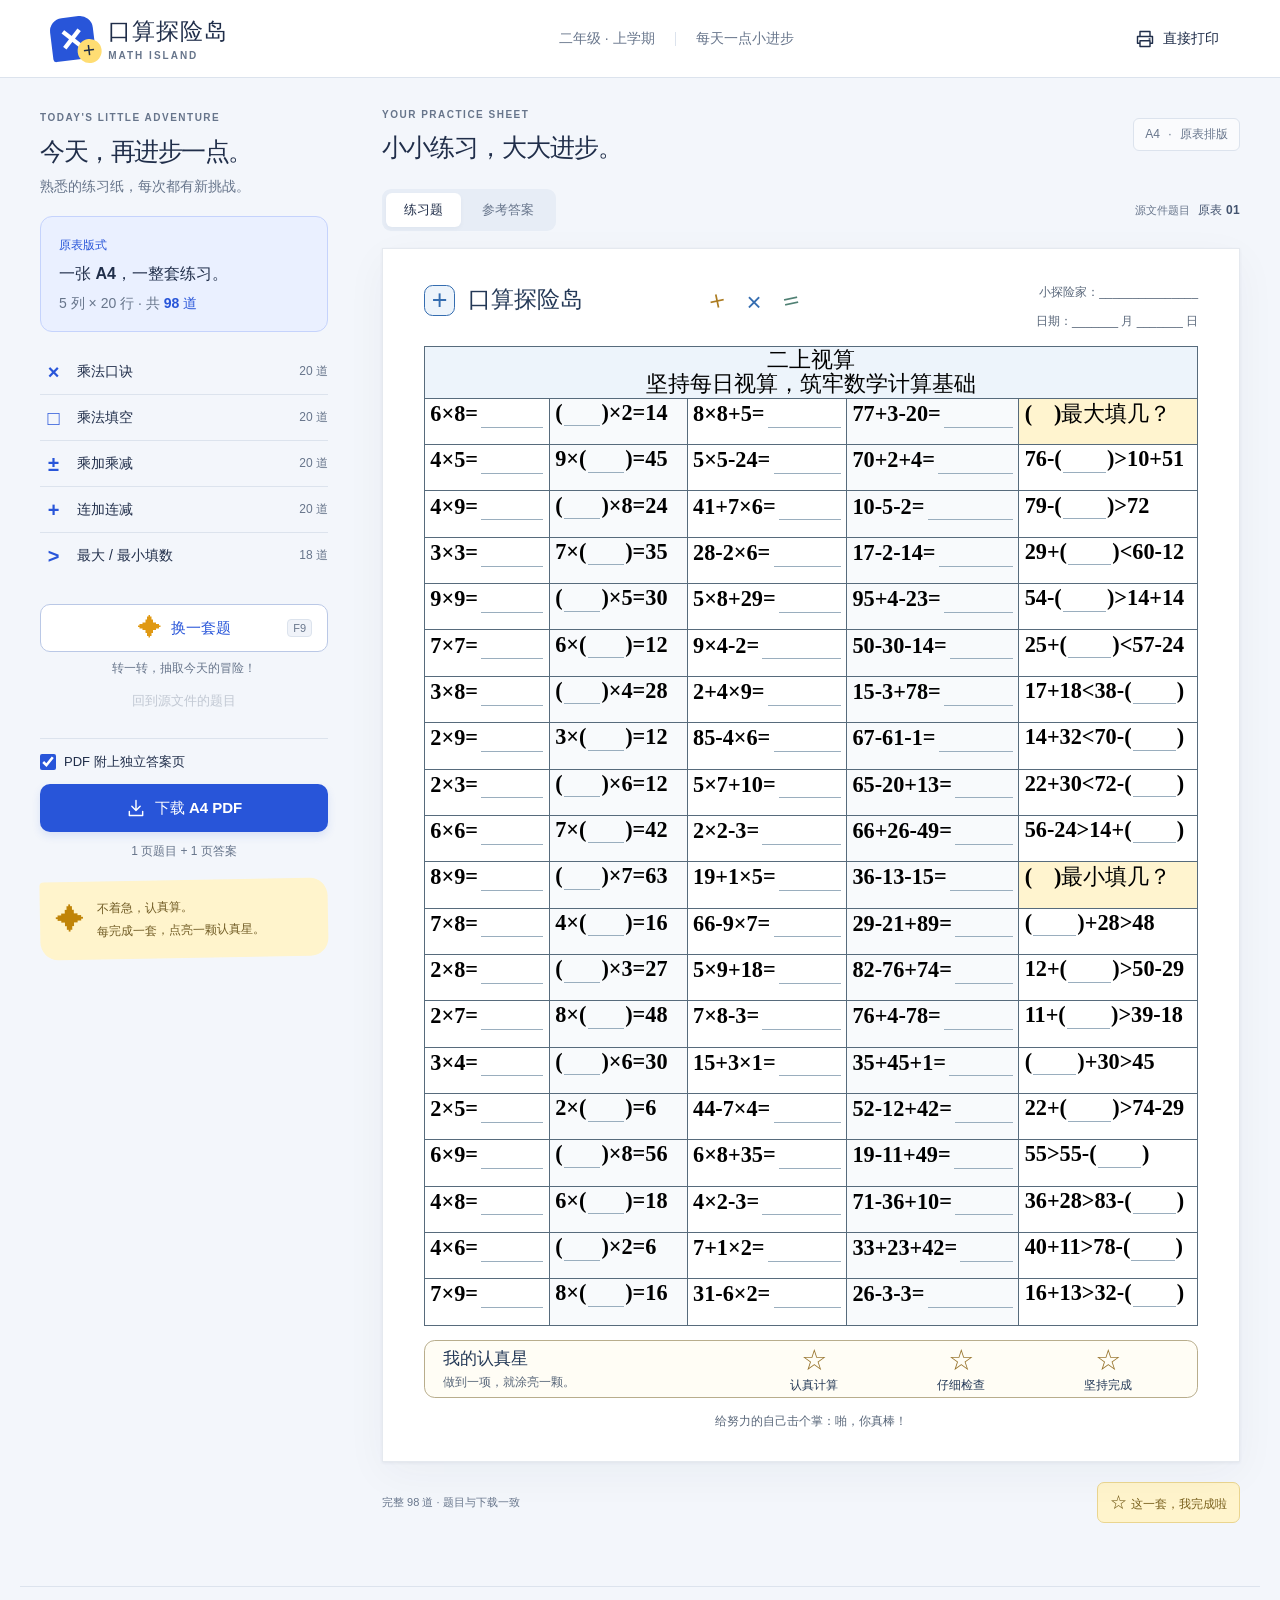
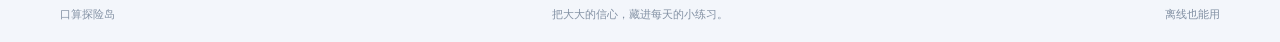
==== commit 508ace34: "Keep worksheets on one page when printing on Letter" ====
--- a/math-island/index.html
+++ b/math-island/index.html
@@ -1,5 +1,5 @@
 <!doctype html>
-<html lang="zh-CN"><head><meta charset="UTF-8"><meta name="viewport" content="width=device-width, initial-scale=1"><meta name="theme-color" content="#2855d9"><meta name="description" content="保留原表五列二十行、98道题的二上视算练习，一键换题并导出A4 PDF。"><title>口算探险岛 · 二上视算</title><link rel="stylesheet" href="styles.css"></head>
+<html lang="zh-CN"><head><meta charset="UTF-8"><meta name="viewport" content="width=device-width, initial-scale=1"><meta name="theme-color" content="#2855d9"><meta name="description" content="保留原表五列二十行、98道题的二上视算练习，一键换题并导出A4 PDF。"><title>口算探险岛 · 二上视算</title><link rel="stylesheet" href="styles.css?v=20260928-print-fit"></head>
 <body>
 <header class="topbar"><a class="brand" href="#" aria-label="口算探险岛首页"><span class="brand-mark" aria-hidden="true">×<i>+</i></span><span>口算探险岛<small>MATH ISLAND</small></span></a><div class="header-note">二年级 · 上学期<span class="divider"></span>每天一点小进步</div><button class="text-button" id="printButton"><svg viewBox="0 0 24 24" aria-hidden="true"><path d="M6 9V3h12v6M6 17H3V9h18v8h-3M6 14h12v7H6zM17 12h1"/></svg><span>直接打印</span></button></header>
 <main class="workspace">
--- a/math-island/styles.css
+++ b/math-island/styles.css
@@ -81,3 +81,17 @@
 @media screen and (max-width:660px){.wheel-lights i{transform:rotate(var(--bulb-angle)) translateY(calc(-50cqw + 10px))}}
 @media screen and (max-width:660px){.spin-intro{padding-top:9px}.spin-eyebrow{display:none}.spin-intro h2{font-size:25px;margin:6px 0}.spin-main{padding-top:18px;padding-bottom:10px;gap:8px}.wheel-machine{width:min(274px,72vw)}.wheel-sector-name{font-size:10px}.wheel-emoji{font-size:24px}.wheel-rotor{inset:16px}.wheel-hub{width:65px;height:65px}.wheel-hub span{font-size:23px}.wheel-pedestal{height:30px}.wheel-status-wrap{min-height:32px;margin-top:7px}.wheel-status-wrap p{font-size:10px}.pass-top{padding:7px 12px;line-height:1.2}.pass-top>span:last-child{font-size:15px;line-height:1}.pass-ready{padding:9px 13px;column-gap:10px}.pass-ready h3{font-size:14px}.pass-ready p{font-size:10px;line-height:1.5}.pass-mystery{width:37px;height:37px;font-size:26px}.pass-details{padding:8px 9px}.pass-details b{font-size:17px}.pass-details>span{font-size:9px;gap:2px}.spin-action{margin-top:14px}.spin-skip{margin-top:6px}.spin-kind-note{display:none}.spin-footer{padding:9px 14px;font-size:9px}.pass-result{padding:10px 13px;min-height:94px}.pass-result h3{font-size:23px}.pass-result p{font-size:10px}.pass-result-icon{font-size:43px}}
 @media screen and (max-height:800px) and (min-width:661px){.wheel-hub{width:78px;height:78px;border-width:5px}.wheel-hub span{font-size:25px}.wheel-hub small{font-size:10px}.wheel-emoji{font-size:30px}.wheel-sector-name{font-size:13px}.spin-main{padding-bottom:4px}}
+
+/* Fit the entire worksheet to the selected printable page, including Letter.
+   The 0.5mm allowance avoids a rounding-only extra page in print engines. */
+@media print {
+  #printRoot .paper.source-paper {
+    width:min(210mm,100%,calc((100vh - 0.5mm) * 794 / 1123));
+    height:auto;
+    aspect-ratio:794/1123;
+    min-height:0;
+    margin:0 auto;
+    break-inside:avoid;
+    page-break-inside:avoid;
+  }
+}
